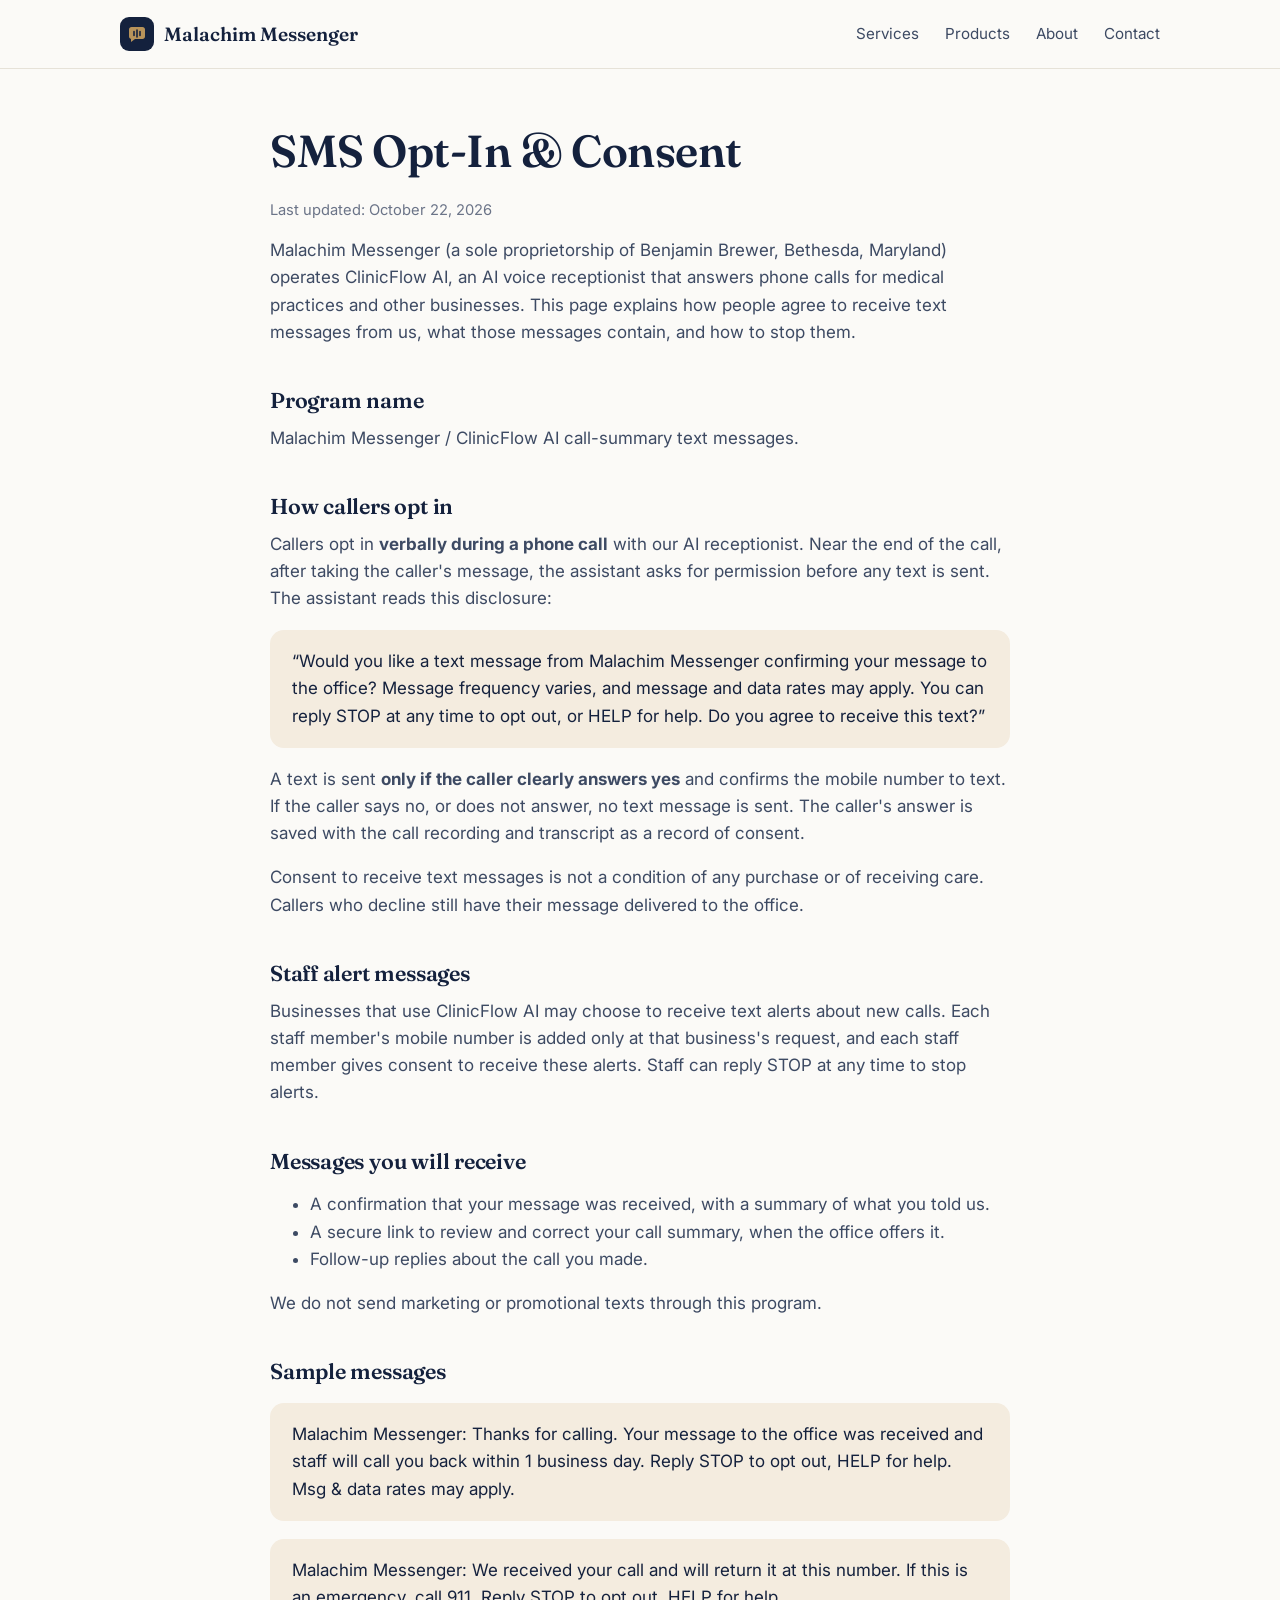
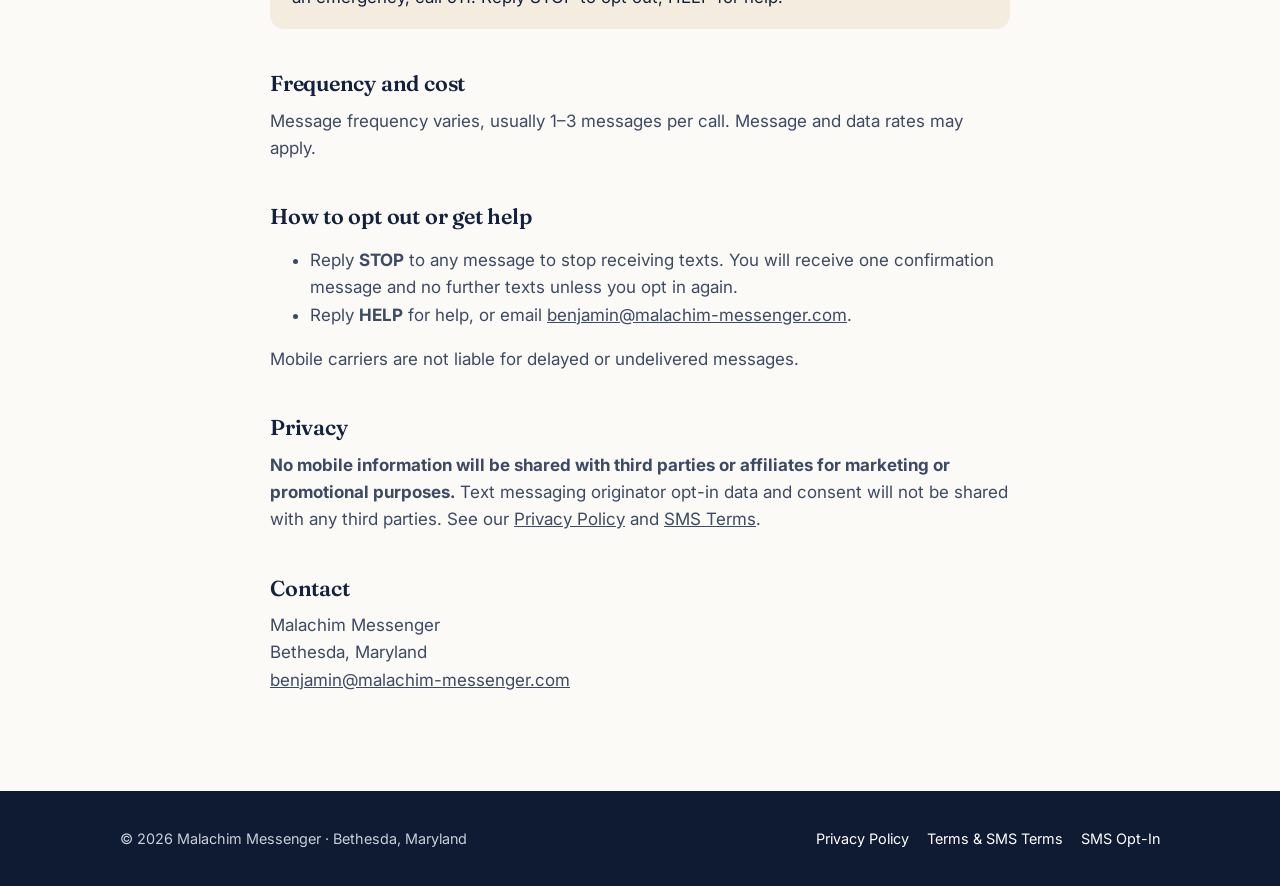
==== sms-consent.html @ 7d92fa30 "Add SMS Opt-In & Consent page This HTML file outlines the SMS opt-in and consent process for Malachi" ====
<!DOCTYPE html>
<html lang="en">
<head>
<meta charset="utf-8">
<meta name="viewport" content="width=device-width, initial-scale=1">
<title>SMS Opt-In &amp; Consent | Malachim Messenger</title>
<meta name="description" content="How callers opt in to text messages from Malachim Messenger and ClinicFlow AI, what messages they receive, and how to opt out.">
<link rel="preconnect" href="https://fonts.googleapis.com">
<link rel="preconnect" href="https://fonts.gstatic.com" crossorigin>
<link href="https://fonts.googleapis.com/css2?family=Fraunces:opsz,wght@9..144,500;9..144,600&family=Inter:wght@400;500;600&display=swap" rel="stylesheet">
<link rel="stylesheet" href="style.css">
<link rel="icon" href="favicon.svg" type="image/svg+xml">
</head>
<body>

<header class="site-header">
  <div class="wrap">
    <a class="brand" href="index.html">
      <svg class="brand-mark" viewBox="0 0 34 34" aria-hidden="true"><rect width="34" height="34" rx="9" fill="#14213d"/><path d="M9 12.5c0-1.4 1.1-2.5 2.5-2.5h11c1.4 0 2.5 1.1 2.5 2.5v7c0 1.4-1.1 2.5-2.5 2.5H15l-4 3v-3h0.5C10.1 22 9 20.9 9 19.5z" fill="#b8935a"/><path d="M14 14.5v4M17 13v7M20 14.5v4" stroke="#14213d" stroke-width="1.6" stroke-linecap="round"/></svg>
      Malachim Messenger
    </a>
    <nav class="nav">
      <a href="index.html#services" class="hide-sm">Services</a>
      <a href="index.html#products">Products</a>
      <a href="index.html#about" class="hide-sm">About</a>
      <a href="index.html#contact">Contact</a>
    </nav>
  </div>
</header>

<main class="legal"><div class="wrap">
<h1>SMS Opt-In &amp; Consent</h1>
<p class="updated">Last updated: October 22, 2026</p>

<p>Malachim Messenger (a sole proprietorship of Benjamin Brewer, Bethesda, Maryland) operates ClinicFlow AI, an AI voice receptionist that answers phone calls for medical practices and other businesses. This page explains how people agree to receive text messages from us, what those messages contain, and how to stop them.</p>

<h2>Program name</h2>
<p>Malachim Messenger / ClinicFlow AI call-summary text messages.</p>

<h2>How callers opt in</h2>
<p>Callers opt in <strong>verbally during a phone call</strong> with our AI receptionist. Near the end of the call, after taking the caller's message, the assistant asks for permission before any text is sent. The assistant reads this disclosure:</p>
<div class="box"><p>“Would you like a text message from Malachim Messenger confirming your message to the office? Message frequency varies, and message and data rates may apply. You can reply STOP at any time to opt out, or HELP for help. Do you agree to receive this text?”</p></div>
<p>A text is sent <strong>only if the caller clearly answers yes</strong> and confirms the mobile number to text. If the caller says no, or does not answer, no text message is sent. The caller's answer is saved with the call recording and transcript as a record of consent.</p>
<p>Consent to receive text messages is not a condition of any purchase or of receiving care. Callers who decline still have their message delivered to the office.</p>

<h2>Staff alert messages</h2>
<p>Businesses that use ClinicFlow AI may choose to receive text alerts about new calls. Each staff member's mobile number is added only at that business's request, and each staff member gives consent to receive these alerts. Staff can reply STOP at any time to stop alerts.</p>

<h2>Messages you will receive</h2>
<ul>
<li>A confirmation that your message was received, with a summary of what you told us.</li>
<li>A secure link to review and correct your call summary, when the office offers it.</li>
<li>Follow-up replies about the call you made.</li>
</ul>
<p>We do not send marketing or promotional texts through this program.</p>

<h2>Sample messages</h2>
<div class="box"><p>Malachim Messenger: Thanks for calling. Your message to the office was received and staff will call you back within 1 business day. Reply STOP to opt out, HELP for help. Msg &amp; data rates may apply.</p></div>
<div class="box"><p>Malachim Messenger: We received your call and will return it at this number. If this is an emergency, call 911. Reply STOP to opt out, HELP for help.</p></div>

<h2>Frequency and cost</h2>
<p>Message frequency varies, usually 1–3 messages per call. Message and data rates may apply.</p>

<h2>How to opt out or get help</h2>
<ul>
<li>Reply <strong>STOP</strong> to any message to stop receiving texts. You will receive one confirmation message and no further texts unless you opt in again.</li>
<li>Reply <strong>HELP</strong> for help, or email <a href="mailto:benjamin@malachim-messenger.com">benjamin@malachim-messenger.com</a>.</li>
</ul>
<p>Mobile carriers are not liable for delayed or undelivered messages.</p>

<h2>Privacy</h2>
<p><strong>No mobile information will be shared with third parties or affiliates for marketing or promotional purposes.</strong> Text messaging originator opt-in data and consent will not be shared with any third parties. See our <a href="privacy.html">Privacy Policy</a> and <a href="terms.html#sms">SMS Terms</a>.</p>

<h2>Contact</h2>
<p>Malachim Messenger<br>Bethesda, Maryland<br><a href="mailto:benjamin@malachim-messenger.com">benjamin@malachim-messenger.com</a></p>
</div></main>

<footer class="site-footer">
  <div class="wrap">
    <span>© 2026 Malachim Messenger · Bethesda, Maryland</span>
    <span><a href="privacy.html">Privacy Policy</a><a href="terms.html">Terms &amp; SMS Terms</a><a href="sms-consent.html">SMS Opt-In</a></span>
  </div>
</footer>

</body>
</html>
---- style.css ----
:root{
  --ink:#14213d;
  --ink-soft:#3d4a63;
  --muted:#6b7488;
  --bg:#fbfaf7;
  --card:#ffffff;
  --line:#e6e2d8;
  --gold:#b8935a;
  --gold-soft:#f4ecdf;
  --navy:#0f1b33;
  --radius:14px;
  --max:1080px;
}
*{box-sizing:border-box}
html{scroll-behavior:smooth}
body{
  margin:0;background:var(--bg);color:var(--ink);
  font-family:"Inter",system-ui,-apple-system,Segoe UI,Roboto,sans-serif;
  font-size:17px;line-height:1.6;-webkit-font-smoothing:antialiased;
}
a{color:inherit}
h1,h2,h3{font-family:"Fraunces",Georgia,serif;font-weight:600;line-height:1.15;margin:0 0 .5em;letter-spacing:-.01em}
h1{font-size:clamp(2.2rem,5vw,3.6rem)}
h2{font-size:clamp(1.7rem,3.2vw,2.4rem)}
h3{font-size:1.3rem}
p{margin:0 0 1em}
.wrap{max-width:var(--max);margin:0 auto;padding:0 20px}

/* header */
.site-header{position:sticky;top:0;z-index:10;background:rgba(251,250,247,.92);backdrop-filter:blur(8px);border-bottom:1px solid var(--line)}
.site-header .wrap{display:flex;align-items:center;justify-content:space-between;height:68px}
.brand{display:flex;align-items:center;gap:10px;text-decoration:none;font-family:"Fraunces",Georgia,serif;font-weight:600;font-size:1.2rem}
.brand-mark{width:34px;height:34px;flex:none}
.nav{display:flex;gap:26px;font-size:.95rem}
.nav a{text-decoration:none;color:var(--ink-soft)}
.nav a:hover{color:var(--ink)}
@media (max-width:640px){.nav{gap:16px;font-size:.88rem}.nav .hide-sm{display:none}}

/* hero */
.hero{padding:88px 0 72px;background:
  radial-gradient(900px 400px at 85% -10%,var(--gold-soft),transparent 70%)}
.eyebrow{display:inline-block;font-size:.8rem;letter-spacing:.14em;text-transform:uppercase;color:var(--gold);font-weight:600;margin-bottom:18px}
.hero p.lead{font-size:1.2rem;color:var(--ink-soft);max-width:640px}
.promise{display:inline-flex;align-items:center;gap:10px;margin-top:6px;padding:10px 16px;border-radius:999px;background:#fff;border:1px solid var(--line);font-weight:600;color:var(--ink);font-size:.98rem}
.promise-mark{color:var(--gold)}
.btns{display:flex;flex-wrap:wrap;gap:12px;margin-top:28px}
.btn{display:inline-block;padding:13px 22px;border-radius:999px;text-decoration:none;font-weight:600;font-size:.98rem;border:1px solid var(--ink)}
.btn.primary{background:var(--ink);color:#fff}
.btn.primary:hover{background:var(--navy)}
.btn.ghost:hover{background:#fff}

/* sections */
section{padding:72px 0}
section.alt{background:#fff;border-top:1px solid var(--line);border-bottom:1px solid var(--line)}
.section-intro{max-width:640px;color:var(--ink-soft);margin-bottom:36px}
.grid{display:grid;gap:20px}
.grid.three{grid-template-columns:repeat(auto-fit,minmax(260px,1fr))}
.grid.two{grid-template-columns:repeat(auto-fit,minmax(320px,1fr))}
.card{background:var(--card);border:1px solid var(--line);border-radius:var(--radius);padding:28px}
.card p{color:var(--ink-soft);margin:0}
.icon{width:40px;height:40px;border-radius:10px;background:var(--gold-soft);display:grid;place-items:center;margin-bottom:16px;color:var(--gold)}
.product{display:flex;flex-direction:column}
.product .tag{font-size:.78rem;text-transform:uppercase;letter-spacing:.12em;color:var(--gold);font-weight:600;margin-bottom:8px}
.product ul{padding-left:18px;margin:14px 0 22px;color:var(--ink-soft)}
.product li{margin-bottom:6px}
.product .btn{margin-top:auto;align-self:flex-start}

/* about */
.about{display:grid;grid-template-columns:1fr 1.4fr;gap:48px;align-items:start}
@media (max-width:820px){.about{grid-template-columns:1fr;gap:24px}}
.about blockquote{margin:0;font-family:"Fraunces",Georgia,serif;font-size:1.5rem;line-height:1.35;color:var(--ink);border-left:3px solid var(--gold);padding-left:20px}

/* contact */
.contact{text-align:center}
.contact .mail{font-family:"Fraunces",Georgia,serif;font-size:clamp(1.3rem,3vw,1.9rem);word-break:break-all}

/* footer */
.site-footer{background:var(--navy);color:#c9cfdb;padding:36px 0;font-size:.9rem}
.site-footer .wrap{display:flex;flex-wrap:wrap;gap:16px;justify-content:space-between}
.site-footer a{color:#fff;text-decoration:none;margin-left:18px}
.site-footer a:first-child{margin-left:0}

/* legal pages */
.legal{padding:56px 0 80px}
.legal .wrap{max-width:780px}
.legal h1{font-size:clamp(2rem,4vw,2.8rem)}
.legal h2{font-size:1.35rem;margin-top:2em}
.legal p,.legal li{color:var(--ink-soft)}
.legal .updated{color:var(--muted);font-size:.92rem}
.legal .box{background:var(--gold-soft);border-radius:var(--radius);padding:18px 22px;margin:18px 0}
.legal .box p{margin:0;color:var(--ink)}
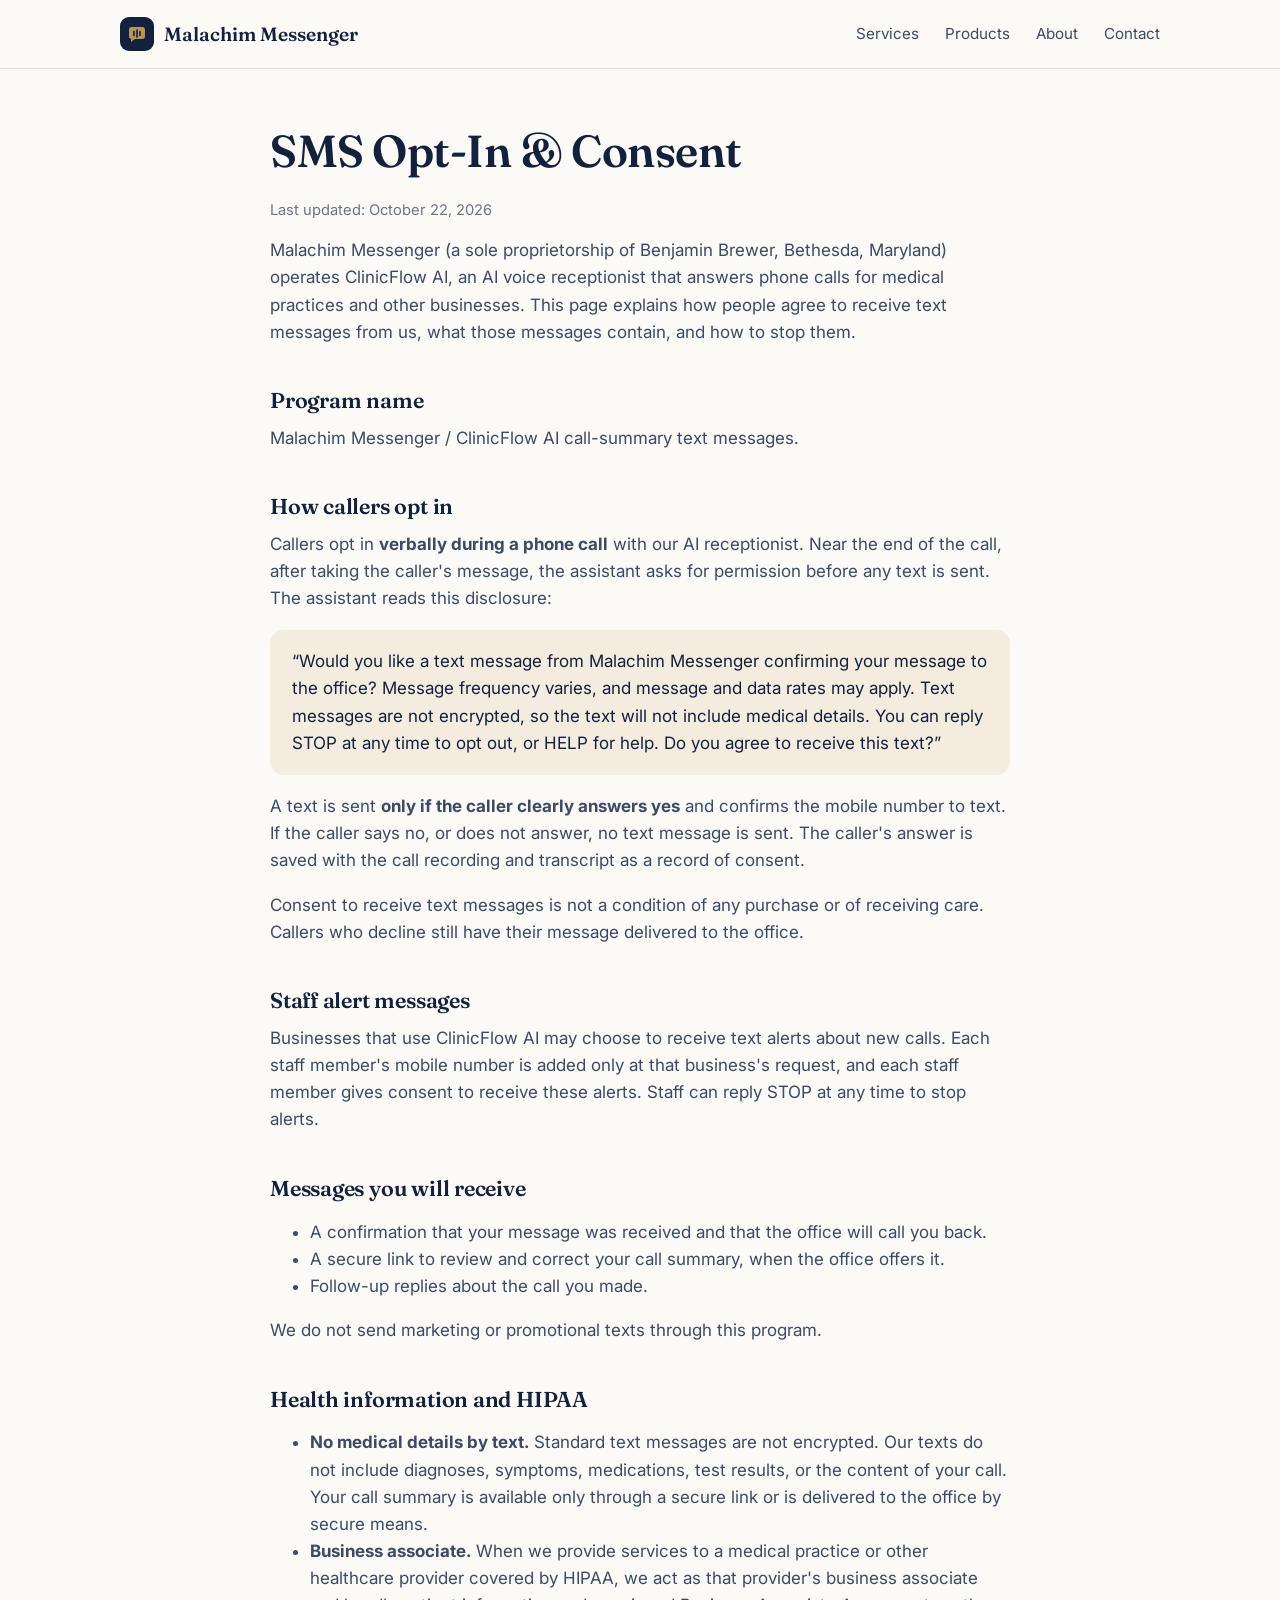
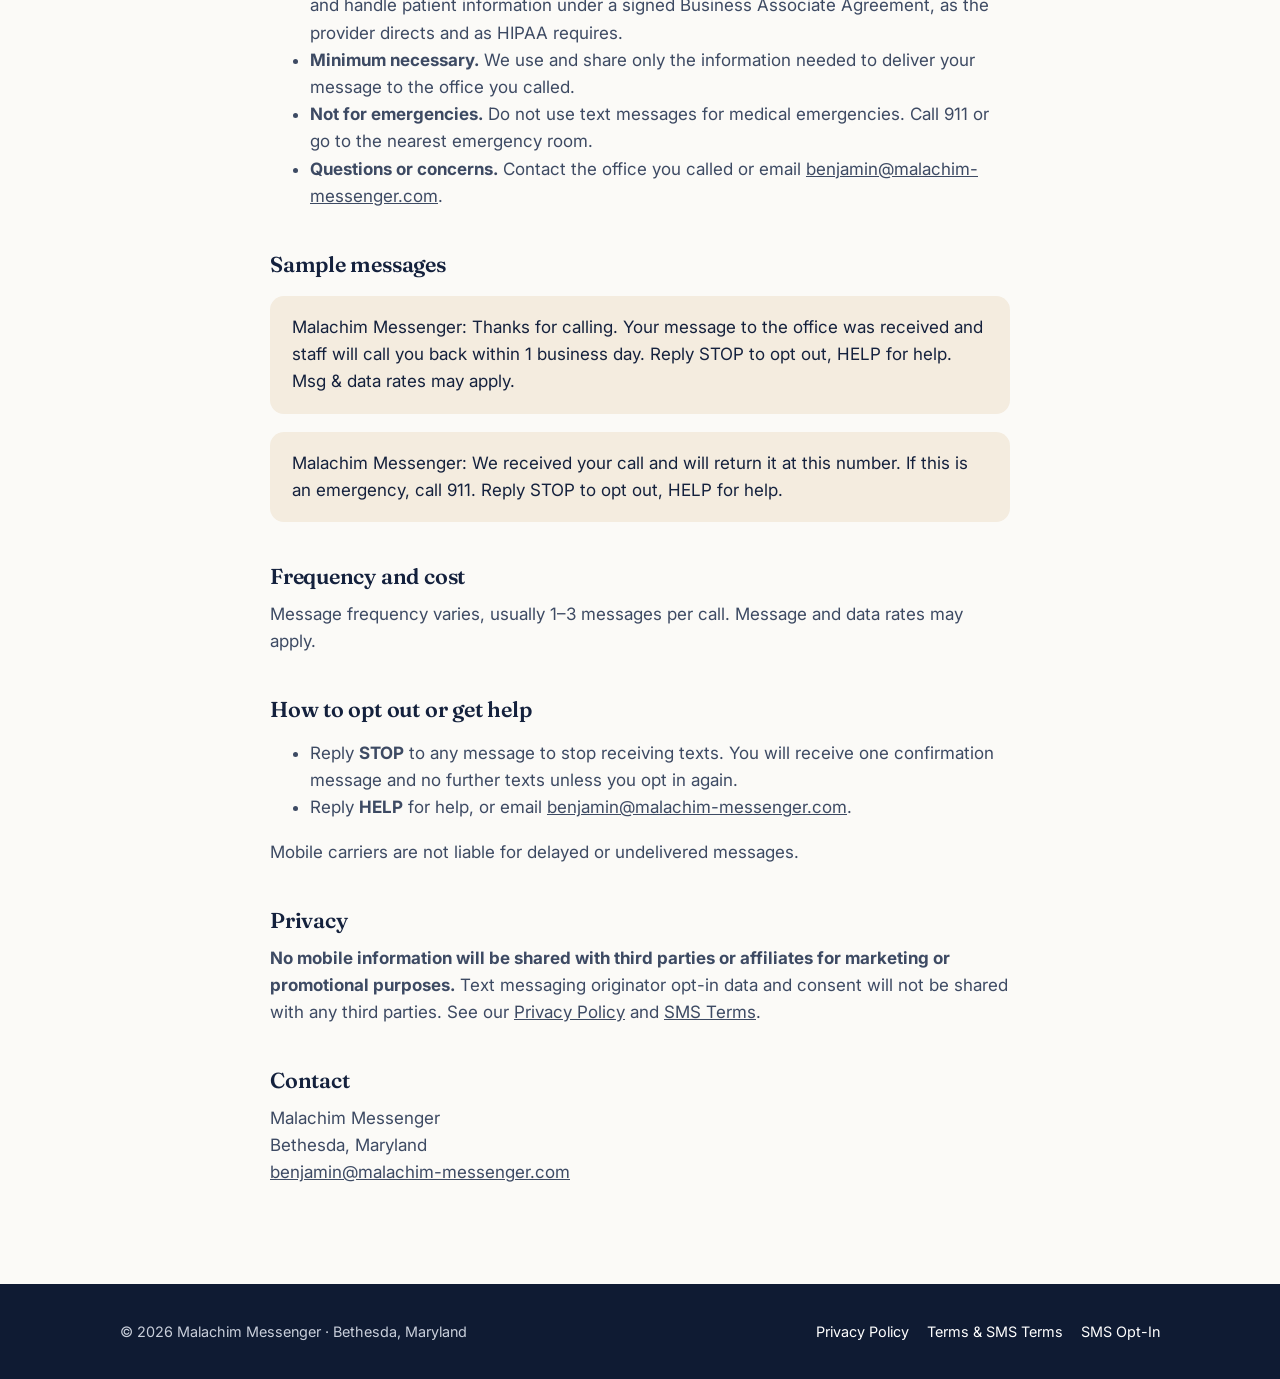
==== commit bdc510fe: "Revise SMS consent and HIPAA information Updated consent message to clarify that text messages are n" ====
--- a/sms-consent.html
+++ b/sms-consent.html
@@ -39,7 +39,7 @@
 
 <h2>How callers opt in</h2>
 <p>Callers opt in <strong>verbally during a phone call</strong> with our AI receptionist. Near the end of the call, after taking the caller's message, the assistant asks for permission before any text is sent. The assistant reads this disclosure:</p>
-<div class="box"><p>“Would you like a text message from Malachim Messenger confirming your message to the office? Message frequency varies, and message and data rates may apply. You can reply STOP at any time to opt out, or HELP for help. Do you agree to receive this text?”</p></div>
+<div class="box"><p>“Would you like a text message from Malachim Messenger confirming your message to the office? Message frequency varies, and message and data rates may apply. Text messages are not encrypted, so the text will not include medical details. You can reply STOP at any time to opt out, or HELP for help. Do you agree to receive this text?”</p></div>
 <p>A text is sent <strong>only if the caller clearly answers yes</strong> and confirms the mobile number to text. If the caller says no, or does not answer, no text message is sent. The caller's answer is saved with the call recording and transcript as a record of consent.</p>
 <p>Consent to receive text messages is not a condition of any purchase or of receiving care. Callers who decline still have their message delivered to the office.</p>
 
@@ -48,11 +48,20 @@
 
 <h2>Messages you will receive</h2>
 <ul>
-<li>A confirmation that your message was received, with a summary of what you told us.</li>
+<li>A confirmation that your message was received and that the office will call you back.</li>
 <li>A secure link to review and correct your call summary, when the office offers it.</li>
 <li>Follow-up replies about the call you made.</li>
 </ul>
 <p>We do not send marketing or promotional texts through this program.</p>
+
+<h2>Health information and HIPAA</h2>
+<ul>
+<li><strong>No medical details by text.</strong> Standard text messages are not encrypted. Our texts do not include diagnoses, symptoms, medications, test results, or the content of your call. Your call summary is available only through a secure link or is delivered to the office by secure means.</li>
+<li><strong>Business associate.</strong> When we provide services to a medical practice or other healthcare provider covered by HIPAA, we act as that provider's business associate and handle patient information under a signed Business Associate Agreement, as the provider directs and as HIPAA requires.</li>
+<li><strong>Minimum necessary.</strong> We use and share only the information needed to deliver your message to the office you called.</li>
+<li><strong>Not for emergencies.</strong> Do not use text messages for medical emergencies. Call 911 or go to the nearest emergency room.</li>
+<li><strong>Questions or concerns.</strong> Contact the office you called or email <a href="mailto:benjamin@malachim-messenger.com">benjamin@malachim-messenger.com</a>.</li>
+</ul>
 
 <h2>Sample messages</h2>
 <div class="box"><p>Malachim Messenger: Thanks for calling. Your message to the office was received and staff will call you back within 1 business day. Reply STOP to opt out, HELP for help. Msg &amp; data rates may apply.</p></div>
